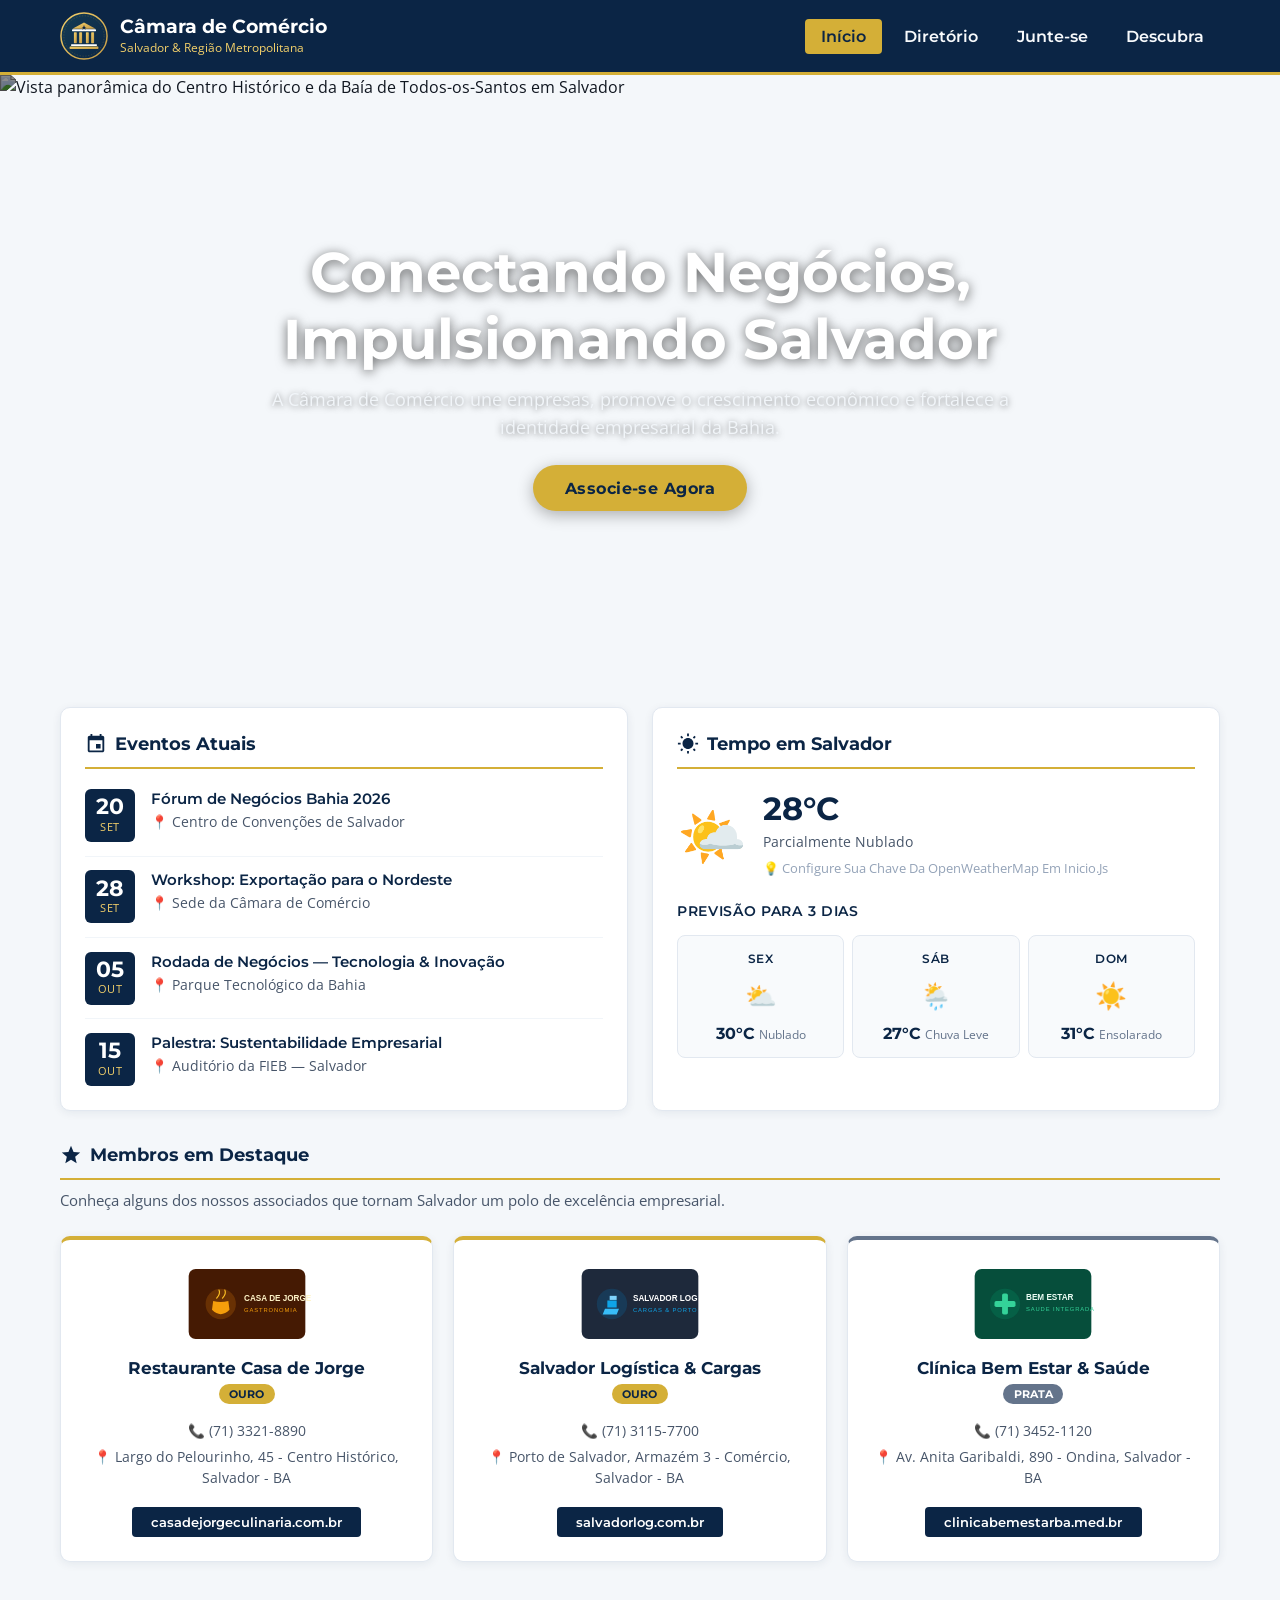
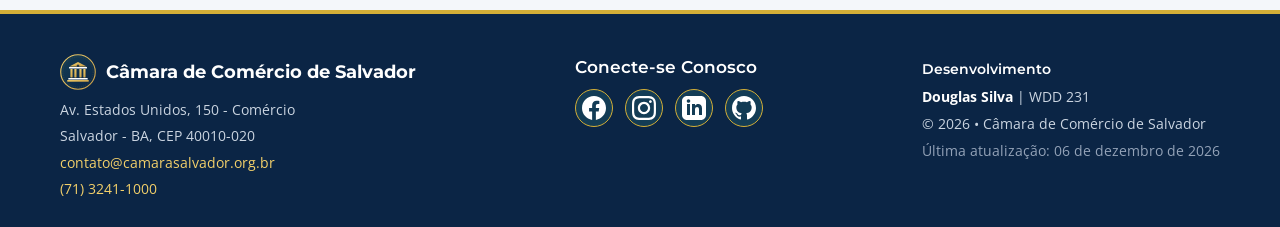
==== camara/index.html @ b3a4f296 "feat: adiciona pagina inicial (index.html) com hero, CTA, eventos, tempo e destaques" ====
﻿<!DOCTYPE html>
<html lang="pt-BR">

<head>
  <meta charset="UTF-8">
  <meta name="viewport" content="width=device-width, initial-scale=1.0">
  <title>Início | Câmara de Comércio de Salvador</title>
  <meta name="description"
    content="Bem-vindo à Câmara de Comércio de Salvador e Região Metropolitana. Conectamos empresas, impulsionamos a economia baiana e fortalecemos o comércio local.">
  <meta name="author" content="Douglas Silva">
  <link rel="icon" type="image/svg+xml" href="imagens/favicon.svg">
  <meta property="og:type" content="website">
  <meta property="og:title" content="Início | Câmara de Comércio de Salvador">
  <meta property="og:description" content="Conectamos empresas, impulsionamos a economia baiana.">
  <meta property="og:url" content="https://douglas-byu.github.io/wdd231/camara/index.html">
  <meta property="og:image" content="https://douglas-byu.github.io/wdd231/camara/imagens/og-camara.png">
  <meta property="og:locale" content="pt_BR">
  <link rel="preconnect" href="https://fonts.googleapis.com">
  <link rel="preconnect" href="https://fonts.gstatic.com" crossorigin>
  <link href="https://fonts.googleapis.com/css2?family=Montserrat:wght@400;500;600;700&family=Open+Sans:wght@400;600&display=swap" rel="stylesheet">
  <link rel="stylesheet" href="estilos/normalize.css">
  <link rel="stylesheet" href="estilos/diretorio.css">
  <link rel="stylesheet" href="estilos/inicio.css">
  <script src="scripts/inicio.js" defer></script>
</head>

<body>
  <header class="cabecalho-principal">
    <div class="container container-cabecalho">
      <div class="marca-camara">
        <a href="index.html" class="link-logo" aria-label="Página Inicial da Câmara de Comércio">
          <img src="imagens/logo-camara.svg" alt="Logotipo da Câmara de Comércio de Salvador" class="logo-camara" width="56" height="56">
          <div class="texto-marca">
            <span class="nome-camara">Câmara de Comércio</span>
            <span class="subtitulo-camara">Salvador &amp; Região Metropolitana</span>
          </div>
        </a>
      </div>
      <button id="botao-menu-hamburguer" class="botao-hamburguer" aria-label="Abrir Menu de Navegação" aria-expanded="false" aria-controls="menu-navegacao">
        <span class="icone-barra"></span>
        <span class="icone-barra"></span>
        <span class="icone-barra"></span>
      </button>
      <nav id="menu-navegacao" class="navegacao-principal" aria-label="Navegação do Site da Câmara">
        <ul class="lista-navegacao">
          <li><a href="index.html" class="link-navegacao ativo" aria-current="page">Início</a></li>
          <li><a href="diretorio.html" class="link-navegacao">Diretório</a></li>
          <li><a href="junte-se.html" class="link-navegacao">Junte-se</a></li>
          <li><a href="descubra.html" class="link-navegacao">Descubra</a></li>
        </ul>
      </nav>
    </div>
  </header>

  <main>
    <section class="secao-hero" aria-label="Boas-vindas à Câmara de Comércio">
      <img src="imagens/hero-salvador.jpg" alt="Vista panorâmica do Centro Histórico e da Baía de Todos-os-Santos em Salvador" class="imagem-hero" width="1600" height="700" loading="eager">
      <div class="sobreposicao-hero">
        <div class="conteudo-hero">
          <h1 class="titulo-hero">Conectando Negócios,<br>Impulsionando Salvador</h1>
          <p class="subtitulo-hero">A Câmara de Comércio une empresas, promove o crescimento econômico e fortalece a identidade empresarial da Bahia.</p>
          <a href="junte-se.html" class="botao-cta" aria-label="Associe-se à Câmara de Comércio de Salvador">Associe-se Agora</a>
        </div>
      </div>
    </section>

    <div class="container">
      <div class="grade-inicio">
        <section class="card-secao secao-eventos" aria-labelledby="titulo-eventos">
          <h2 id="titulo-eventos" class="titulo-secao">
            <svg viewBox="0 0 24 24" width="22" height="22" fill="currentColor" aria-hidden="true"><path d="M17 12h-5v5h5v-5zM16 1v2H8V1H6v2H5c-1.11 0-1.99.9-1.99 2L3 19c0 1.1.89 2 2 2h14c1.1 0 2-.9 2-2V5c0-1.1-.9-2-2-2h-1V1h-2zm3 18H5V8h14v11z"/></svg>
            Eventos Atuais
          </h2>
          <ul id="lista-eventos" class="lista-eventos" aria-live="polite"></ul>
        </section>

        <section class="card-secao secao-tempo" aria-labelledby="titulo-tempo">
          <h2 id="titulo-tempo" class="titulo-secao">
            <svg viewBox="0 0 24 24" width="22" height="22" fill="currentColor" aria-hidden="true"><path d="M6.76 4.84l-1.8-1.79-1.41 1.41 1.79 1.79 1.42-1.41zM4 10.5H1v2h3v-2zm9-9.95h-2V3.5h2V.55zm7.45 3.91l-1.41-1.41-1.79 1.79 1.41 1.41 1.79-1.79zm-3.21 13.7l1.79 1.8 1.41-1.41-1.8-1.79-1.4 1.4zM20 10.5v2h3v-2h-3zm-8-5c-3.31 0-6 2.69-6 6s2.69 6 6 6 6-2.69 6-6-2.69-6-6-6zm-1 16.95h2V19.5h-2v2.95zm-7.45-3.91l1.41 1.41 1.79-1.8-1.41-1.41-1.79 1.8z"/></svg>
            Tempo em Salvador
          </h2>
          <div id="info-tempo" class="info-tempo" aria-live="polite">
            <p class="carregando-tempo">Carregando dados meteorológicos…</p>
          </div>
        </section>
      </div>

      <section class="secao-destaques" aria-labelledby="titulo-destaques">
        <h2 id="titulo-destaques" class="titulo-secao titulo-destaques">
          <svg viewBox="0 0 24 24" width="22" height="22" fill="currentColor" aria-hidden="true"><path d="M12 17.27L18.18 21l-1.64-7.03L22 9.24l-7.19-.61L12 2 9.19 8.63 2 9.24l5.46 4.73L5.82 21z"/></svg>
          Membros em Destaque
        </h2>
        <p class="descricao-destaques">Conheça alguns dos nossos associados que tornam Salvador um polo de excelência empresarial.</p>
        <div id="destaques-container" class="destaques-container" aria-live="polite"></div>
      </section>
    </div>
  </main>

  <footer class="rodape-principal">
    <div class="container container-rodape">
      <div class="coluna-rodape contato-camara">
        <div class="identidade-rodape">
          <img src="imagens/logo-camara.svg" alt="Logotipo da Câmara" width="42" height="42">
          <p class="titulo-rodape">Câmara de Comércio de Salvador</p>
        </div>
        <address class="endereco-camara">
          <p>Av. Estados Unidos, 150 - Comércio</p>
          <p>Salvador - BA, CEP 40010-020</p>
          <p><a href="mailto:contato@camarasalvador.org.br">contato@camarasalvador.org.br</a></p>
          <p><a href="tel:+557132411000">(71) 3241-1000</a></p>
        </address>
      </div>
      <div class="coluna-rodape redes-rodape">
        <p class="subtitulo-rodape">Conecte-se Conosco</p>
        <div class="links-redes">
          <a href="https://facebook.com" target="_blank" rel="noopener noreferrer" aria-label="Facebook"><svg viewBox="0 0 24 24" width="24" height="24" fill="currentColor" aria-hidden="true"><path d="M24 12.073c0-6.627-5.373-12-12-12s-12 5.373-12 12c0 5.99 4.388 10.954 10.125 11.854v-8.385H7.078v-3.47h3.047V9.43c0-3.007 1.792-4.669 4.533-4.669 1.312 0 2.686.235 2.686.235v2.953H15.83c-1.491 0-1.956.925-1.956 1.874v2.25h3.328l-.532 3.47h-2.796v8.385C19.612 23.027 24 18.062 24 12.073z"/></svg></a>
          <a href="https://instagram.com" target="_blank" rel="noopener noreferrer" aria-label="Instagram"><svg viewBox="0 0 24 24" width="24" height="24" fill="currentColor" aria-hidden="true"><path d="M12 2.163c3.204 0 3.584.012 4.85.07 3.252.148 4.771 1.691 4.919 4.919.058 1.265.069 1.645.069 4.849 0 3.205-.012 3.584-.069 4.849-.149 3.225-1.664 4.771-4.919 4.919-1.266.058-1.644.07-4.85.07-3.204 0-3.584-.012-4.849-.07-3.26-.149-4.771-1.699-4.919-4.92-.058-1.265-.07-1.644-.07-4.849 0-3.204.013-3.583.07-4.849.149-3.227 1.664-4.771 4.919-4.919 1.266-.057 1.645-.069 4.849-.069zm0-2.163c-3.259 0-3.667.014-4.947.072-4.358.2-6.78 2.618-6.98 6.98-.059 1.281-.073 1.689-.073 4.948 0 3.259.014 3.668.072 4.948.2 4.358 2.618 6.78 6.98 6.98 1.281.058 1.689.072 4.948.072 3.259 0 3.668-.014 4.948-.072 4.354-.2 6.782-2.618 6.979-6.98.059-1.28.073-1.689.073-4.948 0-3.259-.014-3.667-.072-4.947-.196-4.354-2.617-6.78-6.979-6.98-1.281-.059-1.69-.073-4.949-.073zm0 5.838c-3.403 0-6.162 2.759-6.162 6.162s2.759 6.163 6.162 6.163 6.162-2.759 6.162-6.163c0-3.403-2.759-6.162-6.162-6.162zm0 10.162c-2.209 0-4-1.79-4-4 0-2.209 1.791-4 4-4s4 1.791 4 4c0 2.21-1.791 4-4 4zm6.406-11.845c-.796 0-1.441.645-1.441 1.44s.645 1.44 1.441 1.44c.795 0 1.439-.645 1.439-1.44s-.644-1.44-1.439-1.44z"/></svg></a>
          <a href="https://linkedin.com" target="_blank" rel="noopener noreferrer" aria-label="LinkedIn"><svg viewBox="0 0 24 24" width="24" height="24" fill="currentColor" aria-hidden="true"><path d="M19 0h-14c-2.761 0-5 2.239-5 5v14c0 2.761 2.239 5 5 5h14c2.762 0 5-2.239 5-5v-14c0-2.761-2.238-5-5-5zm-11 19h-3v-11h3v11zm-1.5-12.268c-.966 0-1.75-.79-1.75-1.764s.784-1.764 1.75-1.764 1.75.79 1.75 1.764-.783 1.764-1.75 1.764zm13.5 12.268h-3v-5.604c0-3.368-4-3.113-4 0v5.604h-3v-11h3v1.765c1.396-2.586 7-2.777 7 2.476v6.759z"/></svg></a>
          <a href="https://github.com/douglas-byu/wdd231" target="_blank" rel="noopener noreferrer" aria-label="GitHub"><svg viewBox="0 0 24 24" width="24" height="24" fill="currentColor" aria-hidden="true"><path d="M12 0c-6.626 0-12 5.373-12 12 0 5.302 3.438 9.8 8.207 11.387.599.111.793-.261.793-.577v-2.234c-3.338.726-4.033-1.416-4.033-1.416-.546-1.387-1.333-1.756-1.333-1.756-1.089-.745.083-.729.083-.729 1.205.084 1.839 1.237 1.839 1.237 1.07 1.834 2.807 1.304 3.492.997.107-.775.418-1.305.762-1.604-2.665-.305-5.467-1.334-5.467-5.931 0-1.311.469-2.381 1.236-3.221-.124-.303-.535-1.524.117-3.176 0 0 1.008-.322 3.301 1.23.957-.266 1.983-.399 3.003-.404 1.02.005 2.047.138 3.006.404 2.291-1.552 3.297-1.23 3.297-1.23.653 1.653.242 2.874.118 3.176.77.84 1.235 1.911 1.235 3.221 0 4.609-2.807 5.624-5.479 5.921.43.372.823 1.102.823 2.222v3.293c0 .319.192.694.801.576 4.765-1.589 8.199-6.086 8.199-11.386 0-6.627-5.373-12-12-12z"/></svg></a>
        </div>
      </div>
      <div class="coluna-rodape creditos-rodape">
        <p class="subtitulo-rodape">Desenvolvimento</p>
        <p><strong>Douglas Silva</strong> | WDD 231</p>
        <p class="copyright-texto">&copy; <span id="anoAtual"></span> • Câmara de Comércio de Salvador</p>
        <p id="ultimaModificacao" class="modificacao-texto"></p>
      </div>
    </div>
  </footer>
</body>
</html>
---- camara/estilos/diretorio.css ----
/* ==========================================================================
   CÂMARA DE COMÉRCIO DE SALVADOR - DIRETÓRIO DE MEMBROS
   Estilo Otimizado (Vanilla CSS) | WDD 231 - Douglas Silva
   ========================================================================== */

* {
  box-sizing: border-box;
}

body {
  margin: 0;
  font: 1rem/1.6 'Open Sans', sans-serif;
  color: #1e293b;
  background-color: #f4f7fa;
}

img {
  max-width: 100%;
  height: auto;
  display: block;
}

a {
  color: #133c55;
  text-decoration: none;
}

a:hover {
  color: #d4af37;
}

h1, h2, h3, .titulo-rodape, .subtitulo-rodape {
  font-family: 'Montserrat', sans-serif;
  color: #0b2545;
  margin: 0 0 0.5rem;
}

.sr-only {
  position: absolute;
  width: 1px;
  height: 1px;
  overflow: hidden;
  clip: rect(0, 0, 0, 0);
}

.container {
  max-width: 1200px;
  margin: 0 auto;
  padding: 0 1.25rem;
}

/* CABEÇALHO E NAVEGAÇÃO */
.cabecalho-principal {
  background-color: #0b2545;
  color: #ffffff;
  border-bottom: 3px solid #d4af37;
}

.container-cabecalho {
  display: flex;
  align-items: center;
  justify-content: space-between;
  padding: 0.75rem 1.25rem;
}

.marca-camara .link-logo {
  display: flex;
  align-items: center;
  gap: 0.75rem;
  color: #ffffff;
}

.logo-camara {
  width: 48px;
  height: 48px;
}

.nome-camara {
  display: block;
  font: 700 1.2rem 'Montserrat', sans-serif;
  color: #ffffff;
}

.subtitulo-camara {
  display: block;
  font-size: 0.75rem;
  color: #f3d06a;
}

.botao-hamburguer {
  display: flex;
  flex-direction: column;
  justify-content: space-around;
  width: 42px;
  height: 42px;
  background-color: #133c55;
  border: 1px solid #d4af37;
  border-radius: 6px;
  cursor: pointer;
  padding: 8px;
}

.icone-barra {
  width: 100%;
  height: 3px;
  background-color: #ffffff;
  border-radius: 2px;
  transition: 0.25s ease;
}

.botao-hamburguer.aberto .icone-barra:nth-child(1) {
  transform: translateY(8px) rotate(45deg);
}

.botao-hamburguer.aberto .icone-barra:nth-child(2) {
  opacity: 0;
}

.botao-hamburguer.aberto .icone-barra:nth-child(3) {
  transform: translateY(-8px) rotate(-45deg);
}

.navegacao-principal {
  background-color: #0b2545;
  max-height: 0;
  overflow: hidden;
  transition: max-height 0.3s ease;
}

.navegacao-principal.ativo {
  max-height: 280px;
}

.lista-navegacao {
  list-style: none;
  margin: 0;
  padding: 0.5rem 1.25rem 1rem;
  display: flex;
  flex-direction: column;
  gap: 0.4rem;
}

.link-navegacao {
  display: block;
  font: 600 1rem 'Montserrat', sans-serif;
  color: #f8fafc;
  padding: 0.6rem 0.85rem;
  border-radius: 4px;
}

.link-navegacao:hover {
  background-color: #133c55;
  color: #f3d06a;
}

.link-navegacao.ativo {
  background-color: #d4af37;
  color: #0b2545;
}

/* CONTEÚDO E CONTROLES DO DIRETÓRIO */
.conteudo-diretorio {
  padding: 2rem 0 3.5rem;
}

.cabecalho-secao-diretorio {
  margin-bottom: 2rem;
  padding-bottom: 1.25rem;
  border-bottom: 1px solid #e2e8f0;
}

.titulo-area h1 {
  font-size: 1.85rem;
  margin-bottom: 0.35rem;
}

.descricao-pagina {
  color: #334155;
  margin: 0 0 1.25rem;
  max-width: 720px;
}

.controles-visualizacao {
  display: flex;
  align-items: center;
  gap: 0.5rem;
}

.rotulo-visualizacao {
  font: 600 0.85rem 'Montserrat', sans-serif;
  color: #334155;
}

.botao-modo {
  display: inline-flex;
  align-items: center;
  gap: 0.35rem;
  padding: 0.4rem 0.85rem;
  border: 1px solid #e2e8f0;
  background-color: #ffffff;
  color: #334155;
  font: 600 0.85rem 'Montserrat', sans-serif;
  border-radius: 6px;
  cursor: pointer;
}

.botao-modo:hover {
  background-color: #f8fafc;
  color: #0b2545;
}

.botao-modo.ativo {
  background-color: #0b2545;
  color: #ffffff;
  border-color: #0b2545;
}

.botao-modo.ativo .icone-modo {
  fill: #f3d06a;
}

/* EXIBIÇÃO EM GRADE (.grade) */
.membros-container.grade {
  display: grid;
  grid-template-columns: repeat(auto-fill, minmax(280px, 1fr));
  gap: 1.5rem;
}

.membros-container.grade .cartao-membro {
  background-color: #ffffff;
  border: 1px solid #e2e8f0;
  border-top: 4px solid #0b2545;
  border-radius: 8px;
  padding: 1.25rem;
  text-align: center;
  box-shadow: 0 2px 8px #0b25450d;
}

.membros-container.grade .cartao-membro.ouro {
  border-top-color: #d4af37;
}

.membros-container.grade .cartao-membro.prata {
  border-top-color: #64748b;
}

.membros-container.grade .logo-empresa-wrapper {
  height: 90px;
  display: flex;
  align-items: center;
  justify-content: center;
  margin-bottom: 1rem;
}

.membros-container.grade .logo-empresa {
  max-height: 80px;
}

.membros-container.grade .nome-empresa {
  font-size: 1.2rem;
  margin-bottom: 0.4rem;
}

.badge-nivel {
  display: inline-block;
  font: 700 0.72rem 'Montserrat', sans-serif;
  text-transform: uppercase;
  padding: 0.2rem 0.6rem;
  border-radius: 50px;
  margin-bottom: 0.5rem;
}

.badge-nivel.ouro {
  background-color: #d4af37;
  color: #0b2545;
}

.badge-nivel.prata {
  background-color: #64748b;
  color: #ffffff;
}

.badge-nivel.membro {
  background-color: #0284c7;
  color: #ffffff;
}

.membros-container.grade .categoria-empresa {
  font-size: 0.85rem;
  font-weight: 600;
  color: #133c55;
  margin: 0 0 0.4rem;
}

.membros-container.grade .descricao-empresa {
  font-size: 0.88rem;
  color: #334155;
  margin: 0 0 1rem;
}

.membros-container.grade .detalhes-contato {
  border-top: 1px solid #e2e8f0;
  padding-top: 0.75rem;
  font-size: 0.88rem;
}

.membros-container.grade .item-contato {
  margin: 0.35rem 0;
  color: #334155;
}

.membros-container.grade .link-site-btn {
  display: inline-block;
  margin-top: 0.5rem;
  padding: 0.45rem 1rem;
  background-color: #0b2545;
  color: #ffffff;
  font: 600 0.82rem 'Montserrat', sans-serif;
  border-radius: 4px;
}

.membros-container.grade .link-site-btn:hover {
  background-color: #d4af37;
  color: #0b2545;
}

/* EXIBIÇÃO EM LISTA (.lista) */
.membros-container.lista {
  display: flex;
  flex-direction: column;
  gap: 0.5rem;
}

.membros-container.lista .cartao-membro {
  background-color: #ffffff;
  border: 1px solid #e2e8f0;
  border-radius: 6px;
  padding: 0.85rem 1.25rem;
}

.membros-container.lista .cartao-membro:nth-child(even) {
  background-color: #f8fafc;
}

.membros-container.lista .logo-empresa-wrapper,
.membros-container.lista .categoria-empresa,
.membros-container.lista .descricao-empresa {
  display: none;
}

.membros-container.lista .nome-empresa {
  font-size: 1.1rem;
  margin: 0;
}

.membros-container.lista .detalhes-contato {
  font-size: 0.9rem;
  margin-top: 0.35rem;
}

.membros-container.lista .item-contato {
  margin: 0.25rem 0;
}

.membros-container.lista .link-site-btn {
  color: #133c55;
  font-weight: 600;
  text-decoration: underline;
}

/* RODAPÉ */
.rodape-principal {
  background-color: #0b2545;
  color: #cbd5e1;
  padding: 2.5rem 0 1.5rem;
  border-top: 4px solid #d4af37;
}

.container-rodape {
  display: flex;
  flex-direction: column;
  gap: 2rem;
}

.identidade-rodape {
  display: flex;
  align-items: center;
  gap: 0.65rem;
  margin-bottom: 0.5rem;
}

.identidade-rodape img {
  width: 36px;
  height: 36px;
}

.titulo-rodape {
  color: #ffffff;
  font-size: 1.15rem;
  font-weight: 700;
  margin: 0;
}

.subtitulo-rodape {
  color: #ffffff;
  font-size: 1.05rem;
  font-weight: 600;
  margin: 0 0 0.5rem;
}

.endereco-camara {
  font-style: normal;
  font-size: 0.9rem;
}

.endereco-camara p {
  margin: 0.2rem 0;
}

.endereco-camara a {
  color: #f3d06a;
}

.links-redes {
  display: flex;
  gap: 0.75rem;
  margin-top: 0.5rem;
}

.links-redes a {
  display: flex;
  align-items: center;
  justify-content: center;
  width: 38px;
  height: 38px;
  background-color: #133c55;
  border: 1px solid #d4af37;
  border-radius: 50%;
  color: #ffffff;
}

.links-redes a:hover {
  background-color: #d4af37;
  color: #0b2545;
}

.creditos-rodape p {
  margin: 0.25rem 0;
  font-size: 0.9rem;
}

.creditos-rodape strong {
  color: #ffffff;
}

.modificacao-texto {
  font-size: 0.82rem;
  color: #94a3b8;
}

/* MEDIA QUERIES (TABLETS E DESKTOPS) */
@media (min-width: 768px) {
  .botao-hamburguer {
    display: none;
  }

  .navegacao-principal {
    max-height: none;
    overflow: visible;
  }

  .lista-navegacao {
    flex-direction: row;
    padding: 0;
  }

  .link-navegacao {
    padding: 0.5rem 1rem;
  }

  .cabecalho-secao-diretorio {
    display: flex;
    align-items: flex-end;
    justify-content: space-between;
  }

  .descricao-pagina {
    margin-bottom: 0;
  }

  .membros-container.lista .cartao-membro {
    display: flex;
    align-items: center;
    justify-content: space-between;
    gap: 1rem;
  }

  .membros-container.lista .detalhes-contato {
    display: flex;
    align-items: center;
    gap: 1.5rem;
    margin: 0;
  }

  .container-rodape {
    flex-direction: row;
    justify-content: space-between;
  }
}
---- camara/estilos/inicio.css ----
﻿/* ==========================================================================
   CÂMARA DE COMÉRCIO DE SALVADOR - PÁGINA INICIAL
   Estilos específicos da Home | WDD 231 - Douglas Silva
   ========================================================================== */

/* HERO / IMAGEM PRINCIPAL */
.secao-hero {
  position: relative;
  overflow: hidden;
  max-height: 520px;
}

.imagem-hero {
  width: 100%;
  height: 520px;
  object-fit: cover;
  object-position: center 30%;
  display: block;
  filter: brightness(0.55);
}

.sobreposicao-hero {
  position: absolute;
  inset: 0;
  display: flex;
  align-items: center;
  justify-content: center;
  text-align: center;
  padding: 1.5rem;
}

.conteudo-hero {
  max-width: 760px;
}

.titulo-hero {
  font: 700 2rem/1.2 'Montserrat', sans-serif;
  color: #ffffff;
  text-shadow: 0 2px 12px rgba(0,0,0,0.6);
  margin: 0 0 0.75rem;
}

.subtitulo-hero {
  font-size: 1rem;
  color: #f1f5f9;
  text-shadow: 0 1px 6px rgba(0,0,0,0.5);
  margin: 0 0 1.5rem;
  line-height: 1.6;
}

/* CTA - CHAMADA PARA AÇÃO */
.botao-cta {
  display: inline-block;
  background-color: #d4af37;
  color: #0b2545;
  font: 700 1rem 'Montserrat', sans-serif;
  padding: 0.85rem 2rem;
  border-radius: 50px;
  text-decoration: none;
  letter-spacing: 0.03em;
  transition: background-color 0.2s ease, transform 0.2s ease;
  box-shadow: 0 4px 16px rgba(0,0,0,0.3);
}

.botao-cta:hover {
  background-color: #f3d06a;
  color: #0b2545;
  transform: translateY(-2px);
}

/* GRADE PRINCIPAL DA HOME */
.grade-inicio {
  display: grid;
  grid-template-columns: 1fr;
  gap: 1.5rem;
  margin: 2rem 0;
}

/* CARDS DE SEÇÃO */
.card-secao {
  background-color: #ffffff;
  border: 1px solid #e2e8f0;
  border-radius: 10px;
  padding: 1.5rem;
  box-shadow: 0 2px 10px rgba(11,37,69,0.07);
}

.titulo-secao {
  display: flex;
  align-items: center;
  gap: 0.5rem;
  font: 700 1.15rem 'Montserrat', sans-serif;
  color: #0b2545;
  margin: 0 0 1.25rem;
  padding-bottom: 0.75rem;
  border-bottom: 2px solid #d4af37;
}

/* SEÇÃO EVENTOS */
.lista-eventos {
  list-style: none;
  margin: 0;
  padding: 0;
  display: flex;
  flex-direction: column;
  gap: 0.85rem;
}

.item-evento {
  display: flex;
  gap: 1rem;
  align-items: flex-start;
  padding-bottom: 0.85rem;
  border-bottom: 1px solid #f1f5f9;
}

.item-evento:last-child {
  border-bottom: none;
  padding-bottom: 0;
}

.data-evento {
  flex-shrink: 0;
  background-color: #0b2545;
  color: #ffffff;
  border-radius: 6px;
  padding: 0.4rem 0.6rem;
  text-align: center;
  min-width: 50px;
}

.data-evento .dia {
  display: block;
  font: 700 1.4rem 'Montserrat', sans-serif;
  line-height: 1;
}

.data-evento .mes {
  display: block;
  font-size: 0.7rem;
  text-transform: uppercase;
  letter-spacing: 0.05em;
  color: #f3d06a;
}

.info-evento h3 {
  font: 600 0.95rem 'Montserrat', sans-serif;
  color: #0b2545;
  margin: 0 0 0.2rem;
}

.info-evento p {
  font-size: 0.85rem;
  color: #475569;
  margin: 0;
}

/* SEÇÃO TEMPO */
.info-tempo {
  display: flex;
  flex-direction: column;
  gap: 1rem;
}

.carregando-tempo {
  color: #64748b;
  font-style: italic;
  font-size: 0.9rem;
  margin: 0;
}

.tempo-atual {
  display: flex;
  align-items: center;
  gap: 1rem;
}

.icone-tempo {
  font-size: 3.5rem;
  line-height: 1;
}

.dados-tempo-atual h3 {
  font: 700 2rem 'Montserrat', sans-serif;
  color: #0b2545;
  margin: 0;
}

.dados-tempo-atual p {
  font-size: 0.9rem;
  color: #475569;
  margin: 0.15rem 0 0;
  text-transform: capitalize;
}

.previsao-titulo {
  font: 600 0.85rem 'Montserrat', sans-serif;
  color: #0b2545;
  text-transform: uppercase;
  letter-spacing: 0.05em;
  margin: 0.5rem 0 0;
}

.previsao-container {
  display: grid;
  grid-template-columns: repeat(3, 1fr);
  gap: 0.5rem;
}

.card-previsao {
  background-color: #f8fafc;
  border: 1px solid #e2e8f0;
  border-radius: 8px;
  padding: 0.6rem;
  text-align: center;
}

.card-previsao .dia-semana {
  font: 600 0.75rem 'Montserrat', sans-serif;
  color: #0b2545;
  text-transform: uppercase;
  letter-spacing: 0.04em;
}

.card-previsao .icone-prev {
  font-size: 1.6rem;
  margin: 0.3rem 0;
  display: block;
}

.card-previsao .temp-prev {
  font: 700 1rem 'Montserrat', sans-serif;
  color: #0b2545;
}

.card-previsao .desc-prev {
  font-size: 0.72rem;
  color: #64748b;
  text-transform: capitalize;
}

/* SEÇÃO DESTAQUES */
.secao-destaques {
  margin-bottom: 3rem;
}

.titulo-destaques {
  margin-top: 0;
}

.descricao-destaques {
  color: #475569;
  font-size: 0.95rem;
  margin: -0.75rem 0 1.5rem;
}

.destaques-container {
  display: grid;
  grid-template-columns: 1fr;
  gap: 1.25rem;
}

.cartao-destaque {
  background-color: #ffffff;
  border: 1px solid #e2e8f0;
  border-radius: 10px;
  padding: 1.5rem;
  display: flex;
  flex-direction: column;
  align-items: center;
  text-align: center;
  box-shadow: 0 2px 10px rgba(11,37,69,0.07);
  transition: transform 0.2s ease, box-shadow 0.2s ease;
  position: relative;
}

.cartao-destaque:hover {
  transform: translateY(-3px);
  box-shadow: 0 6px 20px rgba(11,37,69,0.12);
}

.cartao-destaque.ouro {
  border-top: 4px solid #d4af37;
}

.cartao-destaque.prata {
  border-top: 4px solid #64748b;
}

.logo-destaque-wrapper {
  height: 80px;
  display: flex;
  align-items: center;
  justify-content: center;
  margin-bottom: 0.85rem;
}

.logo-destaque {
  max-height: 70px;
  max-width: 140px;
}

.nome-destaque {
  font: 700 1.05rem 'Montserrat', sans-serif;
  color: #0b2545;
  margin: 0 0 0.35rem;
}

.badge-nivel-destaque {
  display: inline-block;
  font: 700 0.7rem 'Montserrat', sans-serif;
  text-transform: uppercase;
  padding: 0.2rem 0.65rem;
  border-radius: 50px;
  margin-bottom: 0.75rem;
}

.badge-nivel-destaque.ouro {
  background-color: #d4af37;
  color: #0b2545;
}

.badge-nivel-destaque.prata {
  background-color: #64748b;
  color: #ffffff;
}

.contatos-destaque {
  font-size: 0.85rem;
  color: #475569;
  width: 100%;
  margin-bottom: 0.85rem;
}

.contatos-destaque p {
  margin: 0.25rem 0;
}

.link-site-destaque {
  display: inline-block;
  padding: 0.45rem 1.2rem;
  background-color: #0b2545;
  color: #ffffff;
  font: 600 0.82rem 'Montserrat', sans-serif;
  border-radius: 4px;
  text-decoration: none;
  transition: background-color 0.2s ease;
}

.link-site-destaque:hover {
  background-color: #d4af37;
  color: #0b2545;
}

/* MEDIA QUERIES */
@media (min-width: 600px) {
  .titulo-hero {
    font-size: 2.5rem;
  }

  .subtitulo-hero {
    font-size: 1.1rem;
  }

  .destaques-container {
    grid-template-columns: repeat(2, 1fr);
  }
}

@media (min-width: 768px) {
  .titulo-hero {
    font-size: 3rem;
  }

  .grade-inicio {
    grid-template-columns: 1fr 1fr;
  }

  .destaques-container {
    grid-template-columns: repeat(3, 1fr);
  }
}

@media (min-width: 1024px) {
  .titulo-hero {
    font-size: 3.5rem;
  }

  .secao-hero {
    max-height: 600px;
  }

  .imagem-hero {
    height: 600px;
  }
}
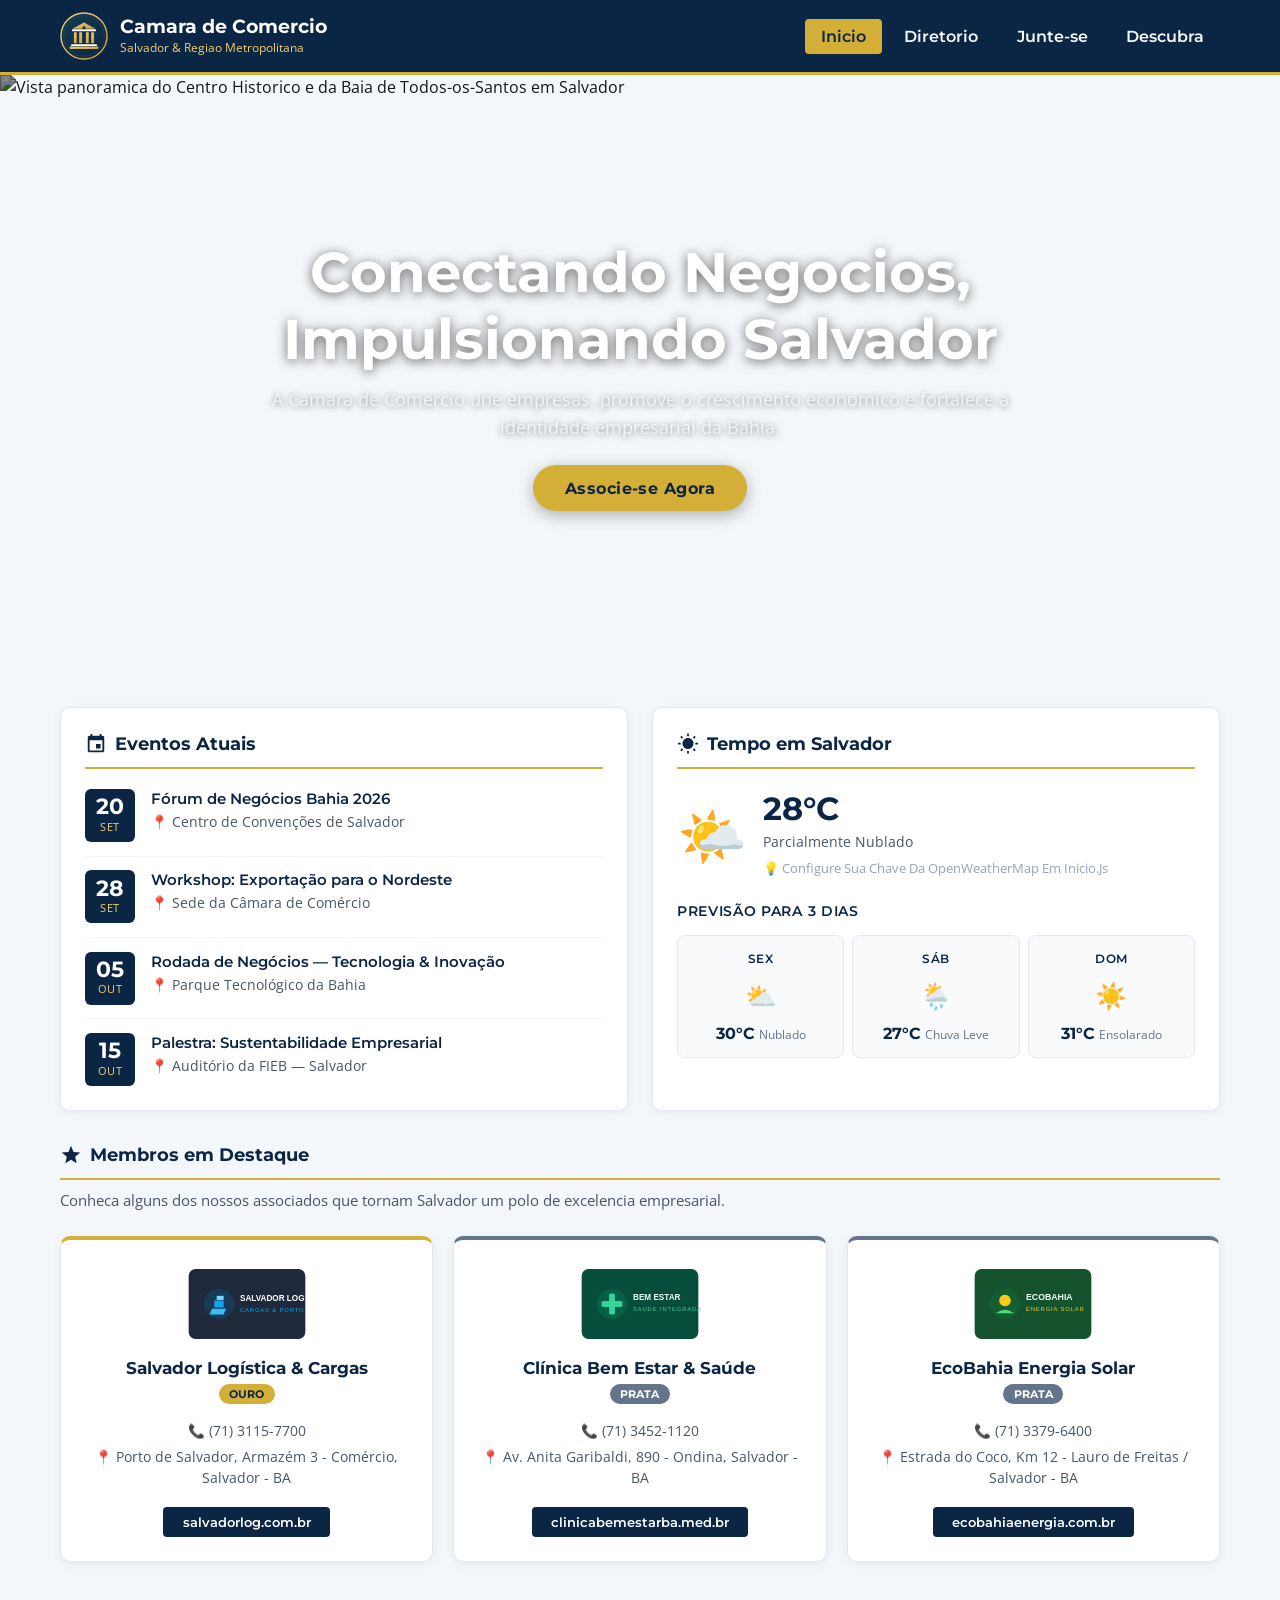
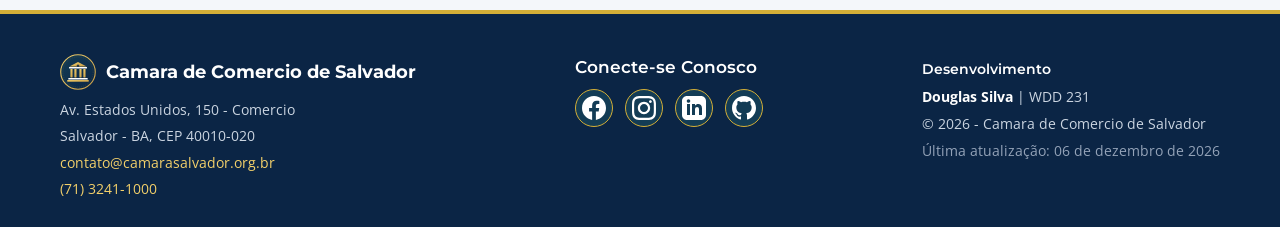
==== commit 8c0c3856: "fix: remove BOM dos arquivos e corrige encoding UTF-8 para auditoria" ====
--- a/camara/index.html
+++ b/camara/index.html
@@ -1,16 +1,15 @@
-﻿<!DOCTYPE html>
+<!DOCTYPE html>
 <html lang="pt-BR">
 
 <head>
   <meta charset="UTF-8">
   <meta name="viewport" content="width=device-width, initial-scale=1.0">
-  <title>Início | Câmara de Comércio de Salvador</title>
-  <meta name="description"
-    content="Bem-vindo à Câmara de Comércio de Salvador e Região Metropolitana. Conectamos empresas, impulsionamos a economia baiana e fortalecemos o comércio local.">
+  <title>Inicio | Camara de Comercio de Salvador</title>
+  <meta name="description" content="Bem-vindo a Camara de Comercio de Salvador e Regiao Metropolitana. Conectamos empresas, impulsionamos a economia baiana e fortalecemos o comercio local.">
   <meta name="author" content="Douglas Silva">
   <link rel="icon" type="image/svg+xml" href="imagens/favicon.svg">
   <meta property="og:type" content="website">
-  <meta property="og:title" content="Início | Câmara de Comércio de Salvador">
+  <meta property="og:title" content="Inicio | Camara de Comercio de Salvador">
   <meta property="og:description" content="Conectamos empresas, impulsionamos a economia baiana.">
   <meta property="og:url" content="https://douglas-byu.github.io/wdd231/camara/index.html">
   <meta property="og:image" content="https://douglas-byu.github.io/wdd231/camara/imagens/og-camara.png">
@@ -28,23 +27,23 @@
   <header class="cabecalho-principal">
     <div class="container container-cabecalho">
       <div class="marca-camara">
-        <a href="index.html" class="link-logo" aria-label="Página Inicial da Câmara de Comércio">
-          <img src="imagens/logo-camara.svg" alt="Logotipo da Câmara de Comércio de Salvador" class="logo-camara" width="56" height="56">
+        <a href="index.html" class="link-logo" aria-label="Pagina Inicial da Camara de Comercio">
+          <img src="imagens/logo-camara.svg" alt="Logotipo da Camara de Comercio de Salvador" class="logo-camara" width="56" height="56">
           <div class="texto-marca">
-            <span class="nome-camara">Câmara de Comércio</span>
-            <span class="subtitulo-camara">Salvador &amp; Região Metropolitana</span>
+            <span class="nome-camara">Camara de Comercio</span>
+            <span class="subtitulo-camara">Salvador &amp; Regiao Metropolitana</span>
           </div>
         </a>
       </div>
-      <button id="botao-menu-hamburguer" class="botao-hamburguer" aria-label="Abrir Menu de Navegação" aria-expanded="false" aria-controls="menu-navegacao">
+      <button id="botao-menu-hamburguer" class="botao-hamburguer" aria-label="Abrir Menu de Navegacao" aria-expanded="false" aria-controls="menu-navegacao">
         <span class="icone-barra"></span>
         <span class="icone-barra"></span>
         <span class="icone-barra"></span>
       </button>
-      <nav id="menu-navegacao" class="navegacao-principal" aria-label="Navegação do Site da Câmara">
+      <nav id="menu-navegacao" class="navegacao-principal" aria-label="Navegacao do Site da Camara">
         <ul class="lista-navegacao">
-          <li><a href="index.html" class="link-navegacao ativo" aria-current="page">Início</a></li>
-          <li><a href="diretorio.html" class="link-navegacao">Diretório</a></li>
+          <li><a href="index.html" class="link-navegacao ativo" aria-current="page">Inicio</a></li>
+          <li><a href="diretorio.html" class="link-navegacao">Diretorio</a></li>
           <li><a href="junte-se.html" class="link-navegacao">Junte-se</a></li>
           <li><a href="descubra.html" class="link-navegacao">Descubra</a></li>
         </ul>
@@ -53,13 +52,13 @@
   </header>
 
   <main>
-    <section class="secao-hero" aria-label="Boas-vindas à Câmara de Comércio">
-      <img src="imagens/hero-salvador.jpg" alt="Vista panorâmica do Centro Histórico e da Baía de Todos-os-Santos em Salvador" class="imagem-hero" width="1600" height="700" loading="eager">
+    <section class="secao-hero" aria-label="Boas-vindas a Camara de Comercio">
+      <img src="imagens/hero-salvador.jpg" alt="Vista panoramica do Centro Historico e da Baia de Todos-os-Santos em Salvador" class="imagem-hero" width="1600" height="700" loading="eager">
       <div class="sobreposicao-hero">
         <div class="conteudo-hero">
-          <h1 class="titulo-hero">Conectando Negócios,<br>Impulsionando Salvador</h1>
-          <p class="subtitulo-hero">A Câmara de Comércio une empresas, promove o crescimento econômico e fortalece a identidade empresarial da Bahia.</p>
-          <a href="junte-se.html" class="botao-cta" aria-label="Associe-se à Câmara de Comércio de Salvador">Associe-se Agora</a>
+          <h1 class="titulo-hero">Conectando Negocios,<br>Impulsionando Salvador</h1>
+          <p class="subtitulo-hero">A Camara de Comercio une empresas, promove o crescimento economico e fortalece a identidade empresarial da Bahia.</p>
+          <a href="junte-se.html" class="botao-cta" aria-label="Associe-se a Camara de Comercio de Salvador">Associe-se Agora</a>
         </div>
       </div>
     </section>
@@ -80,7 +79,7 @@
             Tempo em Salvador
           </h2>
           <div id="info-tempo" class="info-tempo" aria-live="polite">
-            <p class="carregando-tempo">Carregando dados meteorológicos…</p>
+            <p class="carregando-tempo">Carregando dados meteorologicos...</p>
           </div>
         </section>
       </div>
@@ -90,7 +89,7 @@
           <svg viewBox="0 0 24 24" width="22" height="22" fill="currentColor" aria-hidden="true"><path d="M12 17.27L18.18 21l-1.64-7.03L22 9.24l-7.19-.61L12 2 9.19 8.63 2 9.24l5.46 4.73L5.82 21z"/></svg>
           Membros em Destaque
         </h2>
-        <p class="descricao-destaques">Conheça alguns dos nossos associados que tornam Salvador um polo de excelência empresarial.</p>
+        <p class="descricao-destaques">Conheca alguns dos nossos associados que tornam Salvador um polo de excelencia empresarial.</p>
         <div id="destaques-container" class="destaques-container" aria-live="polite"></div>
       </section>
     </div>
@@ -100,11 +99,11 @@
     <div class="container container-rodape">
       <div class="coluna-rodape contato-camara">
         <div class="identidade-rodape">
-          <img src="imagens/logo-camara.svg" alt="Logotipo da Câmara" width="42" height="42">
-          <p class="titulo-rodape">Câmara de Comércio de Salvador</p>
+          <img src="imagens/logo-camara.svg" alt="Logotipo da Camara" width="42" height="42">
+          <p class="titulo-rodape">Camara de Comercio de Salvador</p>
         </div>
         <address class="endereco-camara">
-          <p>Av. Estados Unidos, 150 - Comércio</p>
+          <p>Av. Estados Unidos, 150 - Comercio</p>
           <p>Salvador - BA, CEP 40010-020</p>
           <p><a href="mailto:contato@camarasalvador.org.br">contato@camarasalvador.org.br</a></p>
           <p><a href="tel:+557132411000">(71) 3241-1000</a></p>
@@ -113,19 +112,19 @@
       <div class="coluna-rodape redes-rodape">
         <p class="subtitulo-rodape">Conecte-se Conosco</p>
         <div class="links-redes">
-          <a href="https://facebook.com" target="_blank" rel="noopener noreferrer" aria-label="Facebook"><svg viewBox="0 0 24 24" width="24" height="24" fill="currentColor" aria-hidden="true"><path d="M24 12.073c0-6.627-5.373-12-12-12s-12 5.373-12 12c0 5.99 4.388 10.954 10.125 11.854v-8.385H7.078v-3.47h3.047V9.43c0-3.007 1.792-4.669 4.533-4.669 1.312 0 2.686.235 2.686.235v2.953H15.83c-1.491 0-1.956.925-1.956 1.874v2.25h3.328l-.532 3.47h-2.796v8.385C19.612 23.027 24 18.062 24 12.073z"/></svg></a>
-          <a href="https://instagram.com" target="_blank" rel="noopener noreferrer" aria-label="Instagram"><svg viewBox="0 0 24 24" width="24" height="24" fill="currentColor" aria-hidden="true"><path d="M12 2.163c3.204 0 3.584.012 4.85.07 3.252.148 4.771 1.691 4.919 4.919.058 1.265.069 1.645.069 4.849 0 3.205-.012 3.584-.069 4.849-.149 3.225-1.664 4.771-4.919 4.919-1.266.058-1.644.07-4.85.07-3.204 0-3.584-.012-4.849-.07-3.26-.149-4.771-1.699-4.919-4.92-.058-1.265-.07-1.644-.07-4.849 0-3.204.013-3.583.07-4.849.149-3.227 1.664-4.771 4.919-4.919 1.266-.057 1.645-.069 4.849-.069zm0-2.163c-3.259 0-3.667.014-4.947.072-4.358.2-6.78 2.618-6.98 6.98-.059 1.281-.073 1.689-.073 4.948 0 3.259.014 3.668.072 4.948.2 4.358 2.618 6.78 6.98 6.98 1.281.058 1.689.072 4.948.072 3.259 0 3.668-.014 4.948-.072 4.354-.2 6.782-2.618 6.979-6.98.059-1.28.073-1.689.073-4.948 0-3.259-.014-3.667-.072-4.947-.196-4.354-2.617-6.78-6.979-6.98-1.281-.059-1.69-.073-4.949-.073zm0 5.838c-3.403 0-6.162 2.759-6.162 6.162s2.759 6.163 6.162 6.163 6.162-2.759 6.162-6.163c0-3.403-2.759-6.162-6.162-6.162zm0 10.162c-2.209 0-4-1.79-4-4 0-2.209 1.791-4 4-4s4 1.791 4 4c0 2.21-1.791 4-4 4zm6.406-11.845c-.796 0-1.441.645-1.441 1.44s.645 1.44 1.441 1.44c.795 0 1.439-.645 1.439-1.44s-.644-1.44-1.439-1.44z"/></svg></a>
-          <a href="https://linkedin.com" target="_blank" rel="noopener noreferrer" aria-label="LinkedIn"><svg viewBox="0 0 24 24" width="24" height="24" fill="currentColor" aria-hidden="true"><path d="M19 0h-14c-2.761 0-5 2.239-5 5v14c0 2.761 2.239 5 5 5h14c2.762 0 5-2.239 5-5v-14c0-2.761-2.238-5-5-5zm-11 19h-3v-11h3v11zm-1.5-12.268c-.966 0-1.75-.79-1.75-1.764s.784-1.764 1.75-1.764 1.75.79 1.75 1.764-.783 1.764-1.75 1.764zm13.5 12.268h-3v-5.604c0-3.368-4-3.113-4 0v5.604h-3v-11h3v1.765c1.396-2.586 7-2.777 7 2.476v6.759z"/></svg></a>
-          <a href="https://github.com/douglas-byu/wdd231" target="_blank" rel="noopener noreferrer" aria-label="GitHub"><svg viewBox="0 0 24 24" width="24" height="24" fill="currentColor" aria-hidden="true"><path d="M12 0c-6.626 0-12 5.373-12 12 0 5.302 3.438 9.8 8.207 11.387.599.111.793-.261.793-.577v-2.234c-3.338.726-4.033-1.416-4.033-1.416-.546-1.387-1.333-1.756-1.333-1.756-1.089-.745.083-.729.083-.729 1.205.084 1.839 1.237 1.839 1.237 1.07 1.834 2.807 1.304 3.492.997.107-.775.418-1.305.762-1.604-2.665-.305-5.467-1.334-5.467-5.931 0-1.311.469-2.381 1.236-3.221-.124-.303-.535-1.524.117-3.176 0 0 1.008-.322 3.301 1.23.957-.266 1.983-.399 3.003-.404 1.02.005 2.047.138 3.006.404 2.291-1.552 3.297-1.23 3.297-1.23.653 1.653.242 2.874.118 3.176.77.84 1.235 1.911 1.235 3.221 0 4.609-2.807 5.624-5.479 5.921.43.372.823 1.102.823 2.222v3.293c0 .319.192.694.801.576 4.765-1.589 8.199-6.086 8.199-11.386 0-6.627-5.373-12-12-12z"/></svg></a>
+          <a href="https://facebook.com" target="_blank" rel="noopener noreferrer" aria-label="Facebook da Camara de Comercio"><svg viewBox="0 0 24 24" width="24" height="24" fill="currentColor" aria-hidden="true"><path d="M24 12.073c0-6.627-5.373-12-12-12s-12 5.373-12 12c0 5.99 4.388 10.954 10.125 11.854v-8.385H7.078v-3.47h3.047V9.43c0-3.007 1.792-4.669 4.533-4.669 1.312 0 2.686.235 2.686.235v2.953H15.83c-1.491 0-1.956.925-1.956 1.874v2.25h3.328l-.532 3.47h-2.796v8.385C19.612 23.027 24 18.062 24 12.073z"/></svg></a>
+          <a href="https://instagram.com" target="_blank" rel="noopener noreferrer" aria-label="Instagram da Camara de Comercio"><svg viewBox="0 0 24 24" width="24" height="24" fill="currentColor" aria-hidden="true"><path d="M12 2.163c3.204 0 3.584.012 4.85.07 3.252.148 4.771 1.691 4.919 4.919.058 1.265.069 1.645.069 4.849 0 3.205-.012 3.584-.069 4.849-.149 3.225-1.664 4.771-4.919 4.919-1.266.058-1.644.07-4.85.07-3.204 0-3.584-.012-4.849-.07-3.26-.149-4.771-1.699-4.919-4.92-.058-1.265-.07-1.644-.07-4.849 0-3.204.013-3.583.07-4.849.149-3.227 1.664-4.771 4.919-4.919 1.266-.057 1.645-.069 4.849-.069zm0-2.163c-3.259 0-3.667.014-4.947.072-4.358.2-6.78 2.618-6.98 6.98-.059 1.281-.073 1.689-.073 4.948 0 3.259.014 3.668.072 4.948.2 4.358 2.618 6.78 6.98 6.98 1.281.058 1.689.072 4.948.072 3.259 0 3.668-.014 4.948-.072 4.354-.2 6.782-2.618 6.979-6.98.059-1.28.073-1.689.073-4.948 0-3.259-.014-3.667-.072-4.947-.196-4.354-2.617-6.78-6.979-6.98-1.281-.059-1.69-.073-4.949-.073zm0 5.838c-3.403 0-6.162 2.759-6.162 6.162s2.759 6.163 6.162 6.163 6.162-2.759 6.162-6.163c0-3.403-2.759-6.162-6.162-6.162zm0 10.162c-2.209 0-4-1.79-4-4 0-2.209 1.791-4 4-4s4 1.791 4 4c0 2.21-1.791 4-4 4zm6.406-11.845c-.796 0-1.441.645-1.441 1.44s.645 1.44 1.441 1.44c.795 0 1.439-.645 1.439-1.44s-.644-1.44-1.439-1.44z"/></svg></a>
+          <a href="https://linkedin.com" target="_blank" rel="noopener noreferrer" aria-label="LinkedIn da Camara de Comercio"><svg viewBox="0 0 24 24" width="24" height="24" fill="currentColor" aria-hidden="true"><path d="M19 0h-14c-2.761 0-5 2.239-5 5v14c0 2.761 2.239 5 5 5h14c2.762 0 5-2.239 5-5v-14c0-2.761-2.238-5-5-5zm-11 19h-3v-11h3v11zm-1.5-12.268c-.966 0-1.75-.79-1.75-1.764s.784-1.764 1.75-1.764 1.75.79 1.75 1.764-.783 1.764-1.75 1.764zm13.5 12.268h-3v-5.604c0-3.368-4-3.113-4 0v5.604h-3v-11h3v1.765c1.396-2.586 7-2.777 7 2.476v6.759z"/></svg></a>
+          <a href="https://github.com/douglas-byu/wdd231" target="_blank" rel="noopener noreferrer" aria-label="Repositorio do projeto no GitHub"><svg viewBox="0 0 24 24" width="24" height="24" fill="currentColor" aria-hidden="true"><path d="M12 0c-6.626 0-12 5.373-12 12 0 5.302 3.438 9.8 8.207 11.387.599.111.793-.261.793-.577v-2.234c-3.338.726-4.033-1.416-4.033-1.416-.546-1.387-1.333-1.756-1.333-1.756-1.089-.745.083-.729.083-.729 1.205.084 1.839 1.237 1.839 1.237 1.07 1.834 2.807 1.304 3.492.997.107-.775.418-1.305.762-1.604-2.665-.305-5.467-1.334-5.467-5.931 0-1.311.469-2.381 1.236-3.221-.124-.303-.535-1.524.117-3.176 0 0 1.008-.322 3.301 1.23.957-.266 1.983-.399 3.003-.404 1.02.005 2.047.138 3.006.404 2.291-1.552 3.297-1.23 3.297-1.23.653 1.653.242 2.874.118 3.176.77.84 1.235 1.911 1.235 3.221 0 4.609-2.807 5.624-5.479 5.921.43.372.823 1.102.823 2.222v3.293c0 .319.192.694.801.576 4.765-1.589 8.199-6.086 8.199-11.386 0-6.627-5.373-12-12-12z"/></svg></a>
         </div>
       </div>
       <div class="coluna-rodape creditos-rodape">
         <p class="subtitulo-rodape">Desenvolvimento</p>
         <p><strong>Douglas Silva</strong> | WDD 231</p>
-        <p class="copyright-texto">&copy; <span id="anoAtual"></span> • Câmara de Comércio de Salvador</p>
+        <p class="copyright-texto">&copy; <span id="anoAtual"></span> - Camara de Comercio de Salvador</p>
         <p id="ultimaModificacao" class="modificacao-texto"></p>
       </div>
     </div>
   </footer>
 </body>
-</html>
+</html>
--- a/camara/estilos/inicio.css
+++ b/camara/estilos/inicio.css
@@ -1,4 +1,4 @@
-﻿/* ==========================================================================
+/* ==========================================================================
    CÂMARA DE COMÉRCIO DE SALVADOR - PÁGINA INICIAL
    Estilos específicos da Home | WDD 231 - Douglas Silva
    ========================================================================== */
